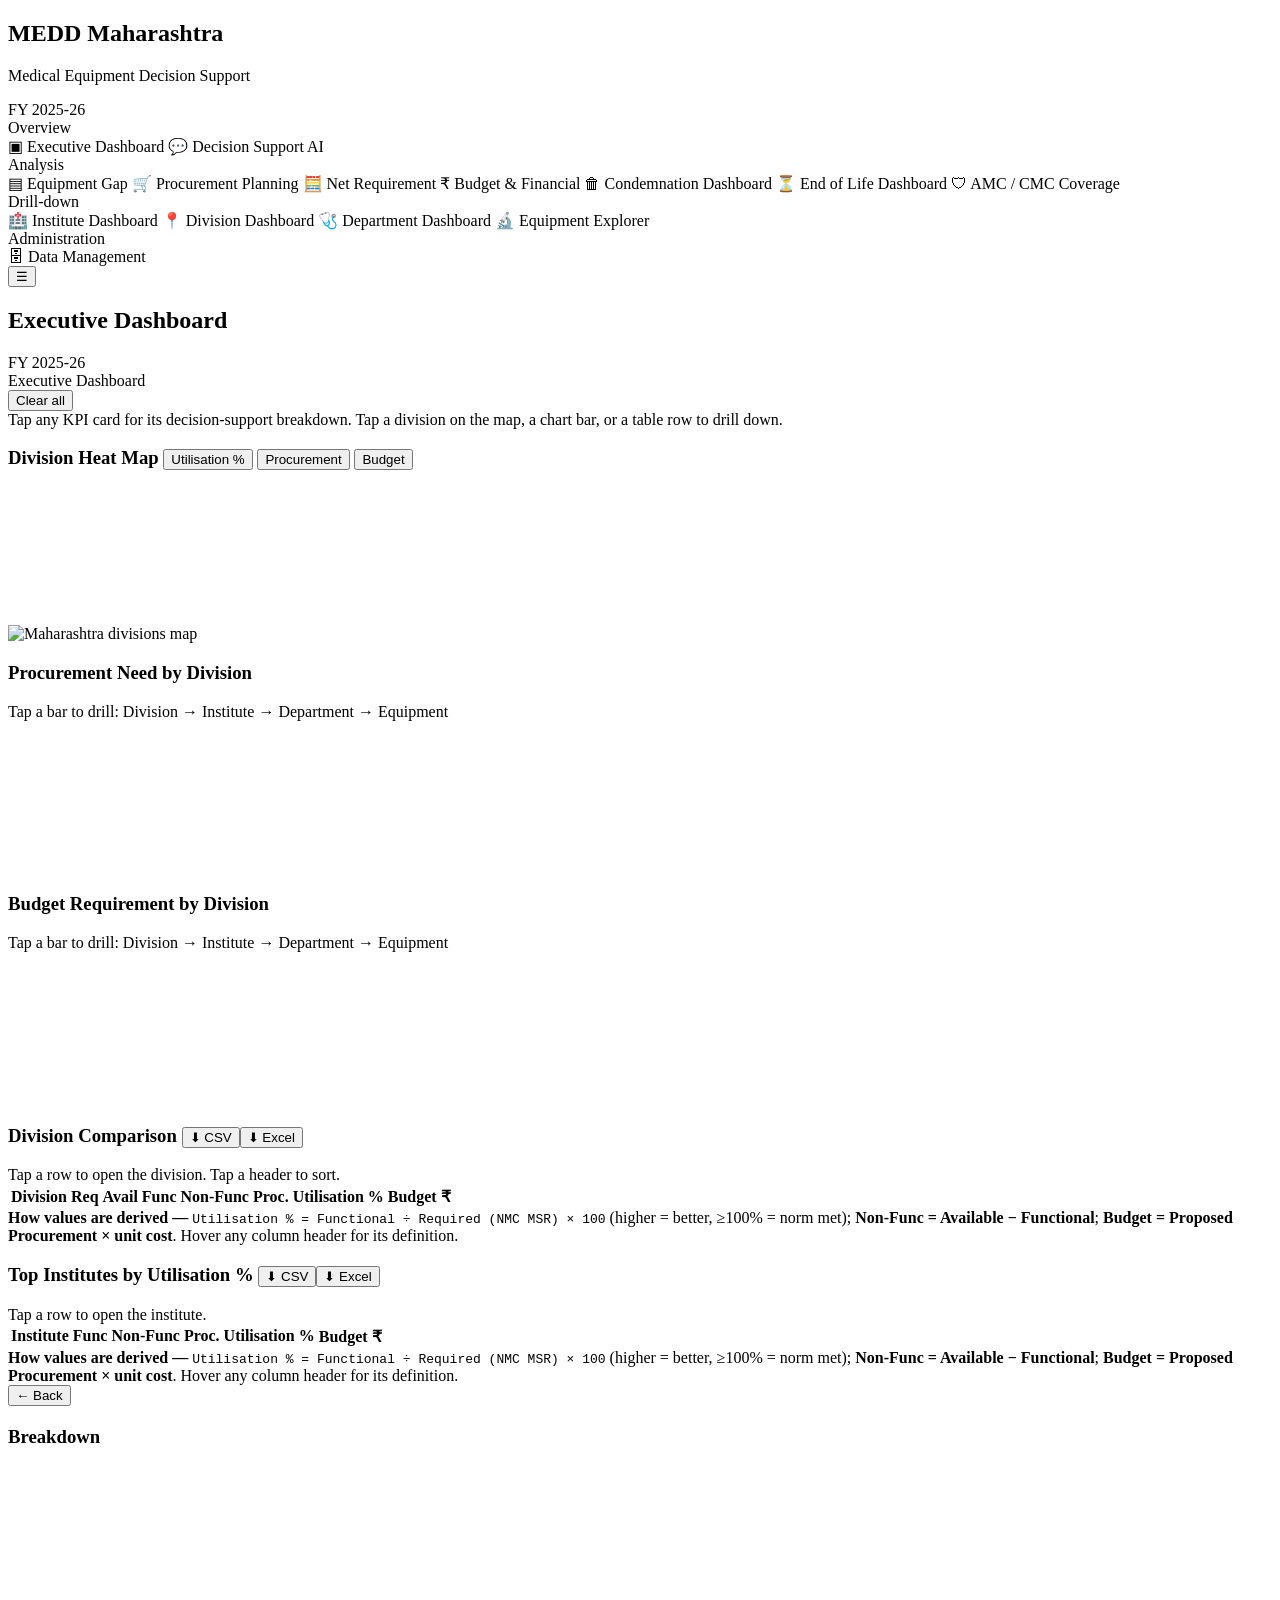
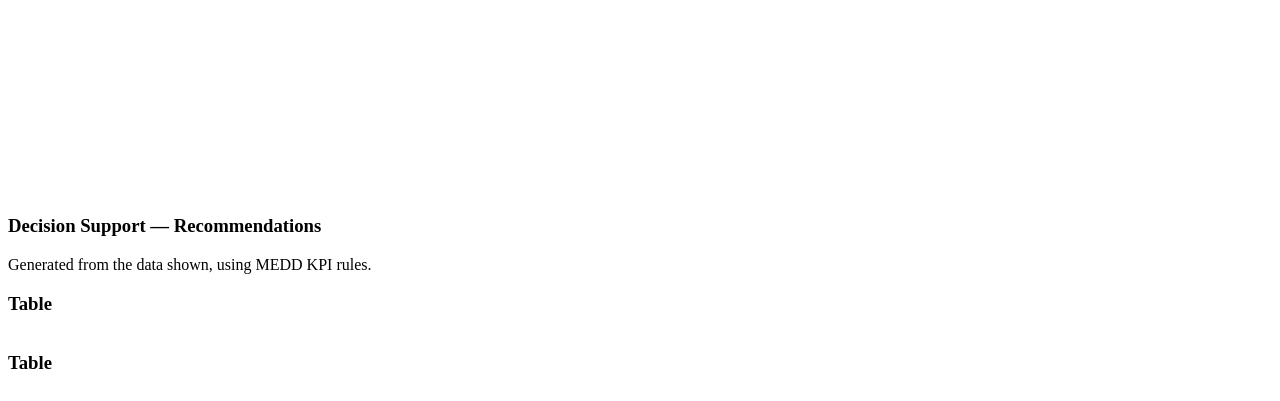
==== frontend/index.html @ b77113e0 "Initial commit" ====
<!DOCTYPE html>
<html lang="en">
<head>
<meta charset="UTF-8">
<meta name="viewport" content="width=device-width, initial-scale=1.0">
<title>MEDD Maharashtra — Medical Equipment Decision Support Dashboard</title>
<!-- MEDD 2.0: same visual framework as 1.0 — Chart.js 4.4.1 + chartjs-plugin-datalabels 2.2.0 (identical versions),
     now served locally from /static/assets/vendor so the dashboard also works on an intranet without CDN access. -->
<script src="/static/assets/vendor/chart.umd.min.js"></script>
<script src="/static/assets/vendor/chartjs-plugin-datalabels.min.js"></script>
<link rel="icon" href="data:image/svg+xml,%3Csvg xmlns=%22http://www.w3.org/2000/svg%22 viewBox=%220 0 16 16%22%3E%3Crect width=%2216%22 height=%2216%22 rx=%223%22 fill=%22%230b3d6b%22/%3E%3C/svg%3E">
<link rel="stylesheet" href="/static/css/styles.css">
<link rel="stylesheet" href="/static/css/medd2.css">
</head>
<body>
</head>
<body>
<div class="app">
<aside class="sidebar" id="sidebar">
  <div class="brand">
    <div class="tri"><span style="background:#ff9933"></span><span style="background:#fff"></span><span style="background:#138808"></span></div>
    <h1>MEDD Maharashtra</h1>
    <p>Medical Equipment Decision Support</p>
    <span class="fybadge">FY 2025-26</span>
  </div>
  <nav class="nav" id="nav">
    <div class="sec">Overview</div>
    <a data-page="executive" class="active"><span class="ico">▣</span> Executive Dashboard</a>
    <a data-page="chatbot"><span class="ico">💬</span> Decision Support AI</a>
    <div class="sec">Analysis</div>
    <a data-page="gap"><span class="ico">▤</span> Equipment Gap</a>
    <a data-page="procurement"><span class="ico">🛒</span> Procurement Planning</a>
    <a data-page="netreq"><span class="ico">🧮</span> Net Requirement</a>
    <a data-page="financial"><span class="ico">₹</span> Budget &amp; Financial</a>
    <a data-page="condemnation"><span class="ico">🗑</span> Condemnation Dashboard</a>
    <a data-page="eol"><span class="ico">⏳</span> End of Life Dashboard</a>
    <a data-page="amc"><span class="ico">🛡</span> AMC / CMC Coverage</a>
    <div class="sec">Drill-down</div>
    <a data-page="facility"><span class="ico">🏥</span> Institute Dashboard</a>
    <a data-page="district"><span class="ico">📍</span> Division Dashboard</a>
    <a data-page="department"><span class="ico">🩺</span> Department Dashboard</a>
    <a data-page="equipment"><span class="ico">🔬</span> Equipment Explorer</a>
    <!-- [2.0] new section — existing modules above are unchanged -->
    <div class="sec" data-perm="ingestion:read">Administration</div>
    <a data-page="admin" data-perm="ingestion:read"><span class="ico">🗄</span> Data Management</a>
  </nav>
</aside>

<div class="main">
<header>
  <button class="menuBtn" id="menuBtn">☰</button>
  <h2 id="pageTitle">Executive Dashboard</h2><span class="fybadge">FY 2025-26</span>
  <div class="crumb" id="crumb">Executive Dashboard</div>
  <!-- [2.0] live data status + signed-in user -->
  <div class="hdrRight"><div id="dataStatus" class="dataStatus"></div><div id="userBadge" class="userBadge"></div></div>
</header>
<div id="busyBar" class="busyBar"></div>
<div class="wrap" style="padding-bottom:0"><div id="errBanner" class="errBanner"></div></div>

<!-- shared filter bar (division + institute + equipment) -->
<div class="wrap" style="padding-bottom:0">
  <div class="filterbar" id="filterbar">
    <div class="ms" id="ms-division" data-key="division" data-label="Division"></div>
    <div class="ms" id="ms-institute" data-key="institute" data-label="Institute"></div>
    <div class="ms" id="ms-department" data-key="department" data-label="Department"></div>
    <div class="ms" id="ms-subcat" data-key="subcat" data-label="Sub-Category"></div>
    <div class="ms" id="ms-equipment" data-key="equipment" data-label="Equipment"></div>
    <div class="ms" id="ms-bedded" data-key="bedded" data-label="Bedded Capacity"></div>
    <button class="btn" id="clearBtn" style="margin-left:auto">Clear all</button>
  </div>
</div>

<!-- ========== PAGE: EXECUTIVE ========== -->
<div class="wrap page" id="page-executive">
  <p class="muted" style="margin:0 0 14px">Tap any KPI card for its decision-support breakdown. Tap a division on the map, a chart bar, or a table row to drill down.</p>
  <div class="kpis" id="kpis"></div>
  <div class="grid2">
    <div class="card">
      <h3>Division Heat Map
        <span class="seg" id="metricSeg">
          <button data-m="gap_pct" class="on">Utilisation %</button>
          <button data-m="procurement">Procurement</button>
          <button data-m="budget">Budget</button>
        </span>
      </h3>
      <div class="desc" id="mapDesc"></div>
      <div class="mapwrap" id="mapwrap">
        <img id="mapImg" alt="Maharashtra divisions map">
        <svg id="mapSvg" preserveAspectRatio="none" role="img" aria-label="Division heat map"></svg>
        <div class="tip" id="mapTip"></div>
      </div>
    </div>
    <div class="card">
      <div class="legend" id="mapLegend"></div>
      <div class="divlegend" id="divLegend"></div>
    </div>
  </div>
  <div class="grid2b">
    <div class="card"><h3>Procurement Need by Division</h3><div class="desc">Tap a bar to drill: Division → Institute → Department → Equipment</div><div class="chartbox"><canvas id="procChart"></canvas></div></div>
    <div class="card"><h3>Budget Requirement by Division</h3><div class="desc">Tap a bar to drill: Division → Institute → Department → Equipment</div><div class="chartbox"><canvas id="budChart"></canvas></div></div>
  </div>
  <div class="grid2b">
    <div class="card"><h3>Division Comparison <span class="exp"><button class="xbtn" onclick="runExport('divTable','csv')">⬇ CSV</button><button class="xbtn" onclick="runExport('divTable','xls')">⬇ Excel</button></span></h3><div class="desc">Tap a row to open the division. Tap a header to sort.</div>
      <div class="scroll"><table id="divTable"><thead><tr>
        <th data-k="name" title="Administrative division">Division</th>
        <th class="num" data-k="required" title="Quantity Required per NMC Minimum Standard Requirements (MSR)">Req</th>
        <th class="num" data-k="available" title="Quantity of Equipment Available (physically present)">Avail</th>
        <th class="num" data-k="functional" title="Quantity of Functional Equipment (working)">Func</th>
        <th class="num" data-k="non_functional" title="Non-Functional = Available − Functional">Non-Func</th>
        <th class="num" data-k="procurement" title="Quantity Proposed for New Procurement">Proc.</th>
        <th class="num" data-k="gap_pct" title="Utilisation % = Functional ÷ Required (MSR) × 100. Higher = better.">Utilisation %</th>
        <th class="num" data-k="budget" title="Budget = Proposed Procurement × unit cost">Budget ₹</th>
      </tr></thead><tbody></tbody></table></div>
      <div class="tcap"><b>How values are derived —</b> <code>Utilisation % = Functional ÷ Required (NMC MSR) × 100</code> (higher = better, ≥100% = norm met); <b>Non-Func = Available − Functional</b>; <b>Budget = Proposed Procurement × unit cost</b>. Hover any column header for its definition.</div></div>
    <div class="card"><h3>Top Institutes by Utilisation % <span class="exp"><button class="xbtn" onclick="runExport('instTable','csv')">⬇ CSV</button><button class="xbtn" onclick="runExport('instTable','xls')">⬇ Excel</button></span></h3><div class="desc">Tap a row to open the institute.</div>
      <div class="scroll"><table id="instTable"><thead><tr>
        <th data-k="name" title="Institute / medical college">Institute</th>
        <th class="num" data-k="functional" title="Quantity of Functional Equipment (working)">Func</th>
        <th class="num" data-k="non_functional" title="Non-Functional = Available − Functional">Non-Func</th>
        <th class="num" data-k="procurement" title="Quantity Proposed for New Procurement">Proc.</th>
        <th class="num" data-k="gap_pct" title="Utilisation % = Functional ÷ Required (MSR) × 100. Higher = better.">Utilisation %</th>
        <th class="num" data-k="budget" title="Budget = Proposed Procurement × unit cost">Budget ₹</th>
      </tr></thead><tbody></tbody></table></div>
      <div class="tcap"><b>How values are derived —</b> <code>Utilisation % = Functional ÷ Required (NMC MSR) × 100</code> (higher = better, ≥100% = norm met); <b>Non-Func = Available − Functional</b>; <b>Budget = Proposed Procurement × unit cost</b>. Hover any column header for its definition.</div></div>
  </div>
</div>

<!-- generic analysis pages share one container, rendered by JS -->
<div class="wrap page hide" id="page-gap"></div>
<div class="wrap page hide" id="page-procurement"></div>
<div class="wrap page hide" id="page-netreq"></div>
<div class="wrap page hide" id="page-condemnation"></div>
<div class="wrap page hide" id="page-eol"></div>
<div class="wrap page hide" id="page-chatbot"></div>
<div class="wrap page hide" id="page-financial"></div>
<div class="wrap page hide" id="page-amc"></div>
<div class="wrap page hide" id="page-facility"></div>
<div class="wrap page hide" id="page-district"></div>
<div class="wrap page hide" id="page-department"></div>
<div class="wrap page hide" id="page-equipment"></div>
<div class="wrap page hide" id="page-admin"></div>

<!-- ========== DETAIL (KPI / division / institute) ========== -->
<div class="wrap page hide" id="page-detail">
  <div class="backbar"><button class="btn" id="backBtn">← Back</button><div id="detailScope" class="muted"></div></div>
  <h2 id="detailTitle" class="secTitle"></h2>
  <p id="detailLede" class="muted" style="margin-bottom:18px"></p>
  <div class="statbar" id="detailStats"></div>
  <div class="grid2">
    <div class="card"><h3 id="detailChartTitle">Breakdown</h3><div class="desc" id="detailChartDesc"></div><div class="chartbox" style="height:330px"><canvas id="detailChart"></canvas></div></div>
    <div class="card"><h3>Decision Support — Recommendations</h3><div class="desc">Generated from the data shown, using MEDD KPI rules.</div><div id="recs"></div></div>
  </div>
  <div class="grid2b">
    <div class="card"><h3 id="detailTableTitle">Table</h3><div class="scroll tall"><table id="detailTable"></table></div><div id="detailTableCap"></div></div>
    <div class="card"><h3 id="detailTable2Title">Table</h3><div class="scroll tall"><table id="detailTable2"></table></div><div id="detailTable2Cap"></div></div>
  </div>
</div>

<footer id="foot"></footer>
</div></div>



<!-- [2.0] sign-in (JWT). No credentials are stored in frontend files. -->
<div id="loginOverlay" class="loginOverlay" style="display:none">
  <form id="loginForm" class="loginCard" autocomplete="on">
    <div class="tri"><span style="background:#ff9933"></span><span style="background:#fff"></span><span style="background:#138808"></span></div>
    <h1>MEDD Maharashtra</h1><p class="muted">Medical Equipment Decision Support · sign in</p>
    <label>Username<input id="loginUser" autocomplete="username" required></label>
    <label>Password<input id="loginPass" type="password" autocomplete="current-password" required></label>
    <button id="loginBtn" class="btn" type="submit">Sign in</button>
    <div id="loginMsg" class="loginMsg"></div>
  </form>
</div>

<script src="/static/js/config.js"></script>
<script src="/static/js/api.js"></script>
<script src="/static/js/state.js"></script>
<script src="/static/js/exports.js"></script>
<script src="/static/js/charts.js"></script>
<script src="/static/js/filters.js"></script>
<script src="/static/js/dashboard.js"></script>
<script src="/static/js/drilldown.js"></script>
<script src="/static/js/dataset-explorer.js"></script>
<script src="/static/js/chatbot.js"></script>
<script src="/static/js/realtime.js"></script>
<script src="/static/js/auth.js"></script>
<script src="/static/js/admin.js"></script>
<script src="/static/js/main.js"></script>
</body>
</html>
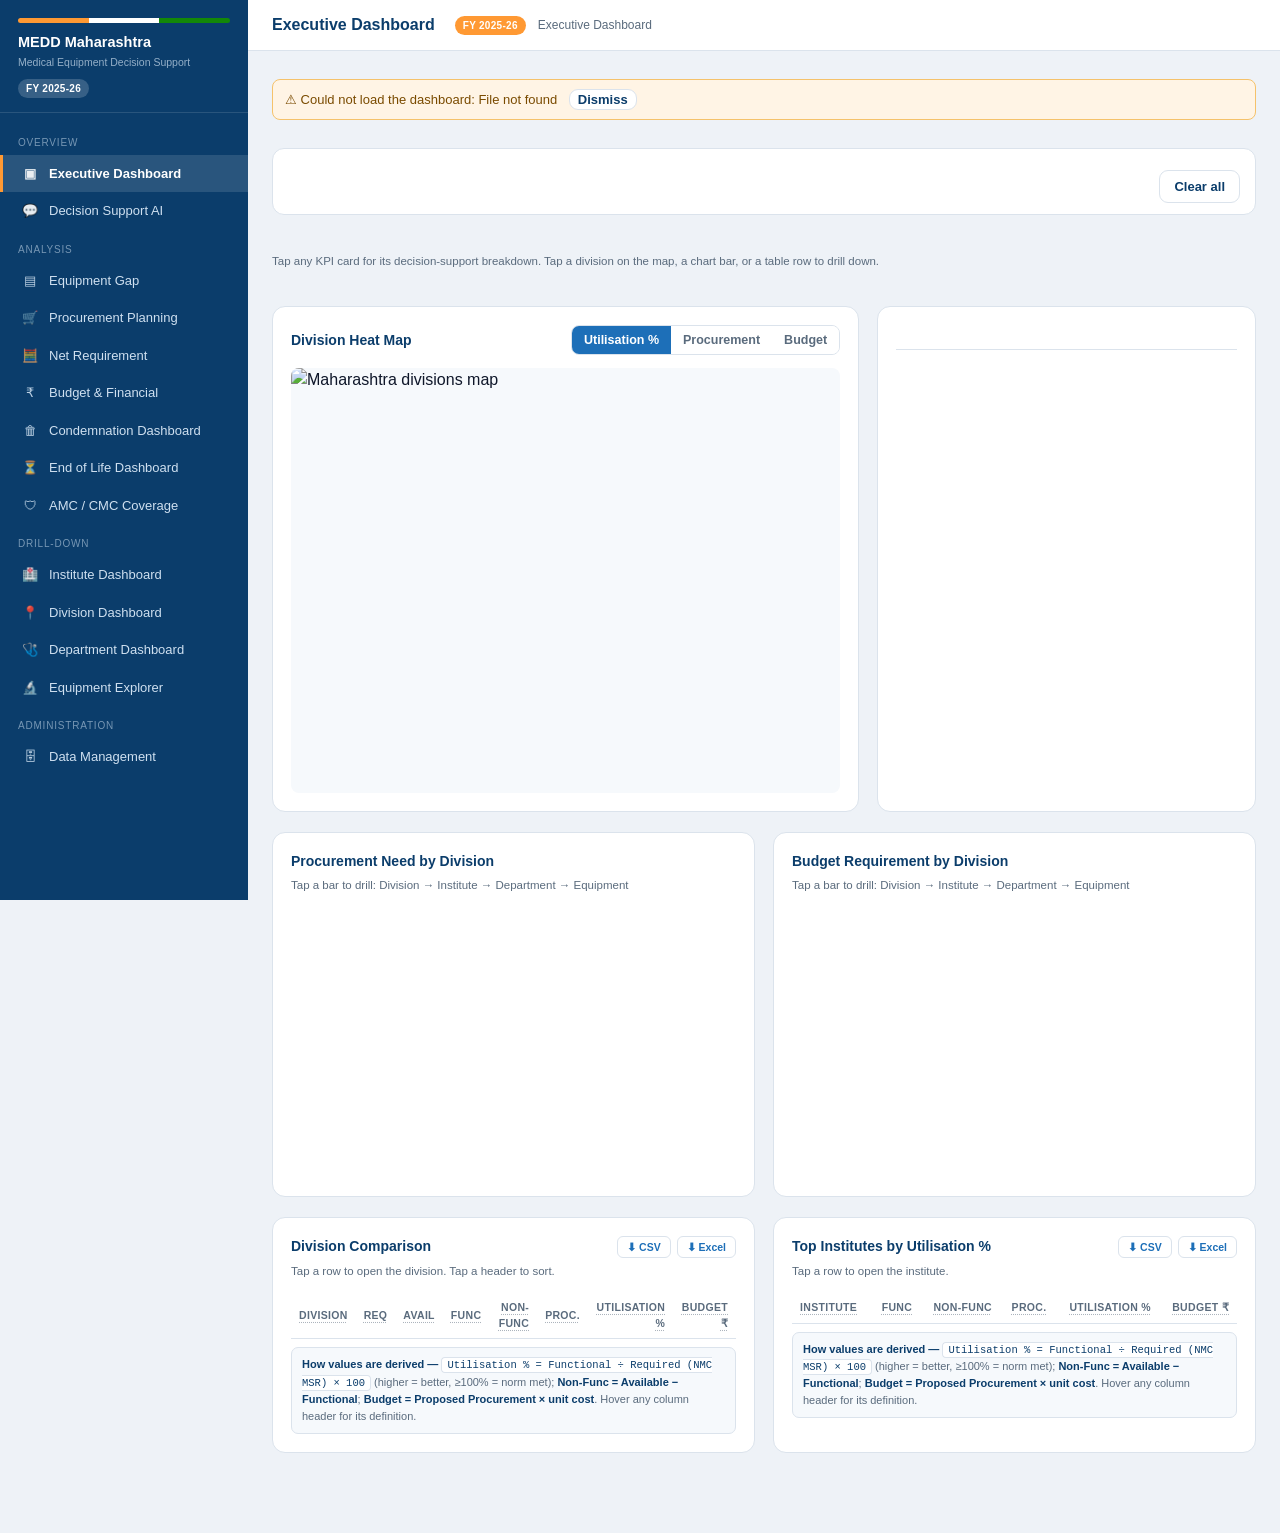
==== commit 4b0b30d4: "Fix script typo" ====
--- a/frontend/index.html
+++ b/frontend/index.html
@@ -6,11 +6,11 @@
 <title>MEDD Maharashtra — Medical Equipment Decision Support Dashboard</title>
 <!-- MEDD 2.0: same visual framework as 1.0 — Chart.js 4.4.1 + chartjs-plugin-datalabels 2.2.0 (identical versions),
      now served locally from /static/assets/vendor so the dashboard also works on an intranet without CDN access. -->
-<script src="/static/assets/vendor/chart.umd.min.js"></script>
-<script src="/static/assets/vendor/chartjs-plugin-datalabels.min.js"></script>
+<script src="./assets/vendor/chart.umd.min.js"></script>
+<script src="./assets/vendor/chartjs-plugin-datalabels.min.js"></script>
 <link rel="icon" href="data:image/svg+xml,%3Csvg xmlns=%22http://www.w3.org/2000/svg%22 viewBox=%220 0 16 16%22%3E%3Crect width=%2216%22 height=%2216%22 rx=%223%22 fill=%22%230b3d6b%22/%3E%3C/svg%3E">
-<link rel="stylesheet" href="/static/css/styles.css">
-<link rel="stylesheet" href="/static/css/medd2.css">
+<link rel="stylesheet" href="./css/styles.css">
+<link rel="stylesheet" href="./css/medd2.css">
 </head>
 <body>
 </head>
@@ -173,19 +173,19 @@
   </form>
 </div>
 
-<script src="/static/js/config.js"></script>
-<script src="/static/js/api.js"></script>
-<script src="/static/js/state.js"></script>
-<script src="/static/js/exports.js"></script>
-<script src="/static/js/charts.js"></script>
-<script src="/static/js/filters.js"></script>
-<script src="/static/js/dashboard.js"></script>
-<script src="/static/js/drilldown.js"></script>
-<script src="/static/js/dataset-explorer.js"></script>
-<script src="/static/js/chatbot.js"></script>
-<script src="/static/js/realtime.js"></script>
-<script src="/static/js/auth.js"></script>
-<script src="/static/js/admin.js"></script>
-<script src="/static/js/main.js"></script>
+<script src="./js/config.js"></script>
+<script src="./js/api.js"></script>
+<script src="./js/state.js"></script>
+<script src="./js/exports.js"></script>
+<script src="./js/charts.js"></script>
+<script src="./js/filters.js"></script>
+<script src="./js/dashboard.js"></script>
+<script src="./js/drilldown.js"></script>
+<script src="./js/dataset-explorer.js"></script>
+<script src="./js/chatbot.js"></script>
+<script src="./js/realtime.js"></script>
+<script src="./js/auth.js"></script>
+<script src="./js/admin.js"></script>
+<script src="./js/main.js"></script>
 </body>
 </html>
--- a/frontend/css/styles.css
+++ b/frontend/css/styles.css
@@ -0,0 +1,163 @@
+  :root{
+    --primary:#0b3d6b;--primary2:#12508a;--secondary:#1d6fb8;--accent:#0ea5e9;
+    /* Government performance palette (NITI-Aayog style) */
+    --g1:#1a9850; /* best  */ --g2:#91cf60; --g3:#fee08b; --g4:#fc8d59; --g5:#d73027; /* worst */
+    --saffron:#ff9933;--ind-green:#138808;
+    --bg:#eef2f7;--card:#fff;--bd:#dbe3ec;--tx:#0f172a;--mut:#5a6b7d;--soft:#f6f9fc;
+    --sidebar:#0b3d6b;--sidebar-tx:#cfe0f0;
+  }
+  *{box-sizing:border-box;margin:0;padding:0}
+  body{font-family:-apple-system,BlinkMacSystemFont,"Segoe UI",Roboto,sans-serif;background:var(--bg);color:var(--tx);line-height:1.5}
+  /* layout: sidebar + main */
+  .app{display:flex;min-height:100vh}
+  .sidebar{width:248px;flex-shrink:0;background:var(--sidebar);color:var(--sidebar-tx);position:sticky;top:0;height:100vh;overflow-y:auto;padding:0}
+  .sidebar .brand{padding:18px 18px 14px;border-bottom:1px solid rgba(255,255,255,.12)}
+  .sidebar .brand .tri{display:flex;height:5px;border-radius:3px;overflow:hidden;margin-bottom:10px}
+  .sidebar .brand .tri span{flex:1}
+  .sidebar .brand h1{font-size:14.5px;color:#fff;font-weight:600;line-height:1.3}
+  .sidebar .brand p{font-size:10.5px;opacity:.7;margin-top:3px}
+  .nav{padding:10px 0}
+  .nav .sec{font-size:10px;text-transform:uppercase;letter-spacing:.08em;opacity:.55;padding:12px 18px 5px}
+  .nav a{display:flex;align-items:center;gap:10px;padding:9px 18px;font-size:13px;color:var(--sidebar-tx);cursor:pointer;border-left:3px solid transparent}
+  .nav a:hover{background:rgba(255,255,255,.07)}
+  .nav a.active{background:rgba(255,255,255,.12);border-left-color:var(--saffron);color:#fff;font-weight:600}
+  .nav a .ico{width:18px;text-align:center;opacity:.9}
+  .main{flex:1;min-width:0}
+  @media(max-width:860px){.sidebar{position:fixed;left:-248px;z-index:50;transition:left .2s}.sidebar.open{left:0}.app{display:block}.menuBtn{display:inline-flex!important}}
+  header{background:#fff;border-bottom:1px solid var(--bd);padding:13px 24px;display:flex;align-items:center;justify-content:space-between;gap:12px;flex-wrap:wrap;position:sticky;top:0;z-index:20}
+  header h2{font-size:16px;font-weight:600;color:var(--primary)}
+  .crumb{font-size:12px;color:var(--mut);display:flex;align-items:center;gap:8px}
+  .crumb a{cursor:pointer;text-decoration:underline}
+  .menuBtn{display:none;background:none;border:1px solid var(--bd);border-radius:8px;padding:6px 10px;cursor:pointer;font-size:16px}
+  .wrap{max-width:1340px;margin:0 auto;padding:20px 24px}
+  .backbar{display:flex;align-items:center;gap:14px;margin-bottom:16px}
+  .btn{display:inline-flex;align-items:center;gap:6px;padding:8px 14px;border:1px solid var(--bd);background:#fff;border-radius:9px;font-size:13px;font-weight:600;color:var(--primary);cursor:pointer}
+  .btn:hover{background:var(--soft)}
+  .filterbar{display:flex;align-items:center;gap:10px;flex-wrap:wrap;background:var(--card);border:1px solid var(--bd);border-radius:12px;padding:11px 15px;margin-bottom:18px}
+  .filterbar label{font-size:11.5px;color:var(--mut);font-weight:600}
+  select{padding:7px 10px;border:1px solid var(--bd);border-radius:8px;font-size:12.5px;background:#fff;color:var(--tx);max-width:230px}
+  .seg{display:inline-flex;border:1px solid var(--bd);border-radius:8px;overflow:hidden}
+  .seg button{border:none;background:#fff;padding:7px 12px;font-size:12.5px;font-weight:600;color:var(--mut);cursor:pointer}
+  .seg button.on{background:var(--secondary);color:#fff}
+  .kpis{display:grid;grid-template-columns:repeat(auto-fill,minmax(184px,1fr));gap:13px;margin-bottom:22px}
+  .kpi{background:var(--card);border:1px solid var(--bd);border-radius:13px;padding:15px 16px;cursor:pointer;position:relative;transition:transform .12s,box-shadow .12s,border-color .12s;border-top:3px solid var(--secondary)}
+  .kpi:hover{transform:translateY(-3px);box-shadow:0 10px 24px -12px rgba(11,61,107,.4);border-color:#bcd0e6}
+  .kpi:after{content:"View insights →";position:absolute;right:14px;bottom:10px;font-size:10px;color:var(--secondary);opacity:0;transition:opacity .12s;font-weight:600}
+  .kpi:hover:after{opacity:1}
+  .kpi .lbl{font-size:11px;color:var(--mut);text-transform:uppercase;letter-spacing:.03em;font-weight:600}
+  .kpi .val{font-size:24px;font-weight:700;margin-top:6px;color:var(--primary)}
+  .kpi .note{font-size:11px;color:var(--mut);margin-top:3px;min-height:14px}
+  .grid2{display:grid;grid-template-columns:1.55fr 1fr;gap:18px;margin-bottom:20px}
+  .grid2b{display:grid;grid-template-columns:1fr 1fr;gap:18px;margin-bottom:20px}
+  @media(max-width:920px){.grid2,.grid2b{grid-template-columns:1fr}}
+  .card{background:var(--card);border:1px solid var(--bd);border-radius:13px;padding:18px}
+  .card h3{font-size:14px;font-weight:600;color:var(--primary);margin-bottom:5px;display:flex;align-items:center;justify-content:space-between;gap:10px}
+  .card .desc{font-size:11.5px;color:var(--mut);margin-bottom:13px}
+  .mapwrap{position:relative;width:100%;aspect-ratio:771/597;background:#f6f9fc;border-radius:8px}
+  .mapwrap img{width:100%;display:block;user-select:none;border-radius:8px}
+  .mapwrap svg{position:absolute;inset:0;width:100%;height:100%;border-radius:8px}
+  .mapwrap path{transition:fill-opacity .15s}
+  .legend{display:flex;gap:6px;align-items:stretch;font-size:11px;color:var(--mut);margin-top:12px;flex-wrap:wrap}
+  .legend .item{display:flex;align-items:center;gap:5px;padding:3px 8px;border:1px solid var(--bd);border-radius:6px}
+  .legend .sw{display:inline-block;width:13px;height:13px;border-radius:3px}
+  table{width:100%;border-collapse:collapse;font-size:12.5px}
+  th,td{text-align:left;padding:7px 8px;border-bottom:1px solid var(--bd)}
+  th{color:var(--mut);font-weight:600;font-size:10.5px;text-transform:uppercase;letter-spacing:.03em;position:sticky;top:0;background:#fff;cursor:pointer;user-select:none}
+  th:hover{color:var(--secondary)}
+  td.num,th.num{text-align:right;font-variant-numeric:tabular-nums}
+  tr.clk{cursor:pointer}
+  tr.clk:hover td{background:var(--soft)}
+  .pill{font-size:10px;padding:2px 8px;border-radius:20px;font-weight:600;white-space:nowrap}
+  .pill.crit{background:#fde2e0;color:#b0231b}.pill.high{background:#fde9d8;color:#c25214}
+  .pill.med{background:#fdf3cf;color:#8a6d0b}.pill.low{background:#dff0db;color:#1f7a34}
+  .hotspot{display:flex;justify-content:space-between;gap:8px;width:100%;text-align:left;background:var(--soft);border:1px solid var(--bd);border-radius:9px;padding:10px 12px;margin-bottom:8px;font-size:13px;cursor:pointer}
+  .hotspot:hover{border-color:#bcd0e6;background:#fff}
+  .chartbox{position:relative;height:270px}
+  .scroll{max-height:330px;overflow:auto}
+  .scroll.tall{max-height:460px}
+  footer{text-align:center;font-size:11px;color:var(--mut);padding:20px}
+  .hide{display:none!important}
+  .rec{display:flex;gap:11px;padding:12px 13px;border:1px solid var(--bd);border-left-width:4px;border-radius:9px;margin-bottom:10px;background:#fff}
+  .rec .ic{font-size:17px;line-height:1.2}
+  .rec h4{font-size:13px;margin-bottom:3px}.rec p{font-size:12px;color:var(--mut)}
+  .rec.r-crit{border-left-color:var(--g5)}.rec.r-warn{border-left-color:var(--g4)}
+  .rec.r-info{border-left-color:var(--secondary)}.rec.r-ok{border-left-color:var(--g1)}
+  .statbar{display:grid;grid-template-columns:repeat(auto-fill,minmax(150px,1fr));gap:12px;margin-bottom:20px}
+  .stat{background:var(--card);border:1px solid var(--bd);border-radius:11px;padding:13px 15px}
+  .stat .l{font-size:10.5px;color:var(--mut);text-transform:uppercase;letter-spacing:.03em;font-weight:600}
+  .stat .v{font-size:20px;font-weight:700;color:var(--primary);margin-top:4px}
+  .tip{position:absolute;background:var(--primary);color:#fff;font-size:11px;padding:5px 9px;border-radius:6px;pointer-events:none;white-space:nowrap;transform:translate(-50%,-150%);display:none;z-index:8;line-height:1.4}
+
+  .exp{display:inline-flex;gap:6px;margin-left:auto}
+  .xbtn{font-size:10.5px;font-weight:600;padding:4px 9px;border:1px solid var(--bd);background:#fff;color:var(--secondary);border-radius:6px;cursor:pointer}
+  .xbtn:hover{background:var(--soft);border-color:#bcd0e6}
+  .card h3 .exp .xbtn{font-weight:600}
+  .divlegend{margin-top:12px;border-top:1px solid var(--bd);padding-top:10px}
+  .divlegend .ttl{font-size:10.5px;text-transform:uppercase;letter-spacing:.05em;color:var(--mut);font-weight:600;margin-bottom:7px}
+  .divlegend .row{display:flex;align-items:center;gap:8px;padding:4px 6px;border-radius:6px;cursor:pointer;font-size:12px}
+  .divlegend .row:hover{background:var(--soft)}
+  .divlegend .row .sw{width:14px;height:14px;border-radius:3px;flex-shrink:0;border:1px solid rgba(0,0,0,.1)}
+  .divlegend .row .nm{flex:1;font-weight:500}
+  .divlegend .row .vv{color:var(--mut);font-variant-numeric:tabular-nums}
+
+  .tcap{font-size:11px;color:var(--mut);margin-top:8px;padding:8px 10px;background:var(--soft);border:1px solid var(--bd);border-radius:7px;line-height:1.55}
+  .tcap b{color:var(--primary)}
+  .tcap code{background:#fff;border:1px solid var(--bd);border-radius:4px;padding:1px 5px;font-size:10.5px;color:#0b3d6b}
+  th[title]{text-decoration:underline dotted rgba(90,107,125,.5);text-underline-offset:3px}
+  .deftog{font-size:10.5px;color:var(--secondary);cursor:pointer;font-weight:600;margin-left:8px;text-decoration:underline}
+
+  .dlpop{position:fixed;right:20px;bottom:20px;background:#fff;border:1px solid var(--bd);border-radius:12px;box-shadow:0 12px 32px -8px rgba(11,61,107,.35);padding:14px 16px;z-index:60;max-width:280px;display:none}
+  .dlpop.show{display:block}
+  .dlpop h4{font-size:13px;color:var(--primary);margin-bottom:4px}
+  .dlpop p{font-size:11.5px;color:var(--mut);margin-bottom:10px}
+  .dlpop .btns{display:flex;gap:8px;flex-wrap:wrap}
+  .dlpop .x{position:absolute;top:8px;right:10px;cursor:pointer;color:var(--mut);font-size:15px;border:none;background:none}
+
+  .fybadge{display:inline-block;background:var(--saffron);color:#fff;font-size:10px;font-weight:700;padding:2px 8px;border-radius:20px;letter-spacing:.03em;vertical-align:middle;margin-left:8px}
+  .sidebar .brand .fybadge{margin-left:0;margin-top:8px;background:rgba(255,255,255,.18)}
+
+  /* multi-select searchable slicer */
+  .ms{position:relative;min-width:150px}
+  .ms-btn{width:100%;text-align:left;padding:7px 26px 7px 10px;border:1px solid var(--bd);border-radius:8px;font-size:12.5px;background:#fff;color:var(--tx);cursor:pointer;white-space:nowrap;overflow:hidden;text-overflow:ellipsis;position:relative}
+  .ms-btn:after{content:"▾";position:absolute;right:9px;top:50%;transform:translateY(-50%);color:var(--mut);font-size:10px}
+  .ms-btn .msl{color:var(--mut);font-weight:600;font-size:10px;text-transform:uppercase;letter-spacing:.03em;display:block}
+  .ms-btn .msv{font-size:12.5px}
+  .ms-pop{position:absolute;z-index:40;top:calc(100% + 4px);left:0;min-width:230px;max-width:320px;background:#fff;border:1px solid var(--bd);border-radius:10px;box-shadow:0 10px 28px -10px rgba(11,61,107,.35);padding:8px;display:none}
+  .ms-pop.show{display:block}
+  .ms-search{width:100%;padding:6px 9px;border:1px solid var(--bd);border-radius:7px;font-size:12.5px;margin-bottom:6px}
+  .ms-list{max-height:230px;overflow:auto}
+  .ms-opt{display:flex;align-items:center;gap:8px;padding:5px 7px;font-size:12.5px;border-radius:6px;cursor:pointer}
+  .ms-opt:hover{background:var(--soft)}
+  .ms-opt input{margin:0}
+  .ms-actions{display:flex;gap:8px;border-top:1px solid var(--bd);margin-top:6px;padding-top:6px}
+  .ms-actions button{font-size:11px;color:var(--secondary);background:none;border:none;cursor:pointer;font-weight:600}
+  .ms-count{background:var(--secondary);color:#fff;font-size:10px;border-radius:20px;padding:0 6px;margin-left:4px}
+  /* chatbot */
+  .cbwrap{display:flex;flex-direction:column;height:calc(100vh - 200px);min-height:440px;background:#fff;border:1px solid var(--bd);border-radius:13px;overflow:hidden}
+  .cbmsgs{flex:1;overflow:auto;padding:18px;display:flex;flex-direction:column;gap:12px}
+  .cbmsg{max-width:88%;padding:11px 14px;border-radius:12px;font-size:13px;line-height:1.5}
+  .cbmsg.u{align-self:flex-end;background:var(--secondary);color:#fff;border-bottom-right-radius:3px}
+  .cbmsg.a{align-self:flex-start;background:var(--soft);border:1px solid var(--bd);border-bottom-left-radius:3px}
+  .cbmsg table{margin-top:8px;font-size:11.5px}
+  .cbmsg .rec{margin-top:8px}
+  .cbinput{display:flex;gap:8px;padding:12px;border-top:1px solid var(--bd);background:var(--soft)}
+  .cbinput input{flex:1;padding:10px 12px;border:1px solid var(--bd);border-radius:9px;font-size:13px}
+  .cbinput button{padding:10px 18px;background:var(--secondary);color:#fff;border:none;border-radius:9px;font-weight:600;cursor:pointer}
+  .cbchips{display:flex;gap:7px;flex-wrap:wrap;margin-bottom:12px}
+  .cbchip{font-size:11.5px;padding:6px 11px;border:1px solid var(--bd);border-radius:20px;background:#fff;cursor:pointer;color:var(--primary)}
+  .cbchip:hover{background:var(--soft);border-color:#bcd0e6}
+  .th-sort:after{content:"⇅";opacity:.4;margin-left:3px;font-size:9px}
+  .th-sort.asc:after{content:"↑";opacity:1}
+  .th-sort.desc:after{content:"↓";opacity:1}
+
+  .drillcell{cursor:pointer;position:relative}
+  .drillcell:hover{background:#eaf3fb;outline:1px solid #bcd0e6}
+
+  #cmTable tbody tr.cmrow{cursor:default}
+  #cmTable tbody tr.cmsel{background:#fff3cd;outline:2px solid var(--saffron)}
+  #cmTable td.drillcell{cursor:pointer;color:var(--secondary);font-weight:600}
+  #cmTable td.drillcell:hover{background:#eaf3fb;text-decoration:underline}
+  .cbdrill tr.cbsel{background:#fff3cd}
+  #detailTable tbody tr.dtsel,#detailTable2 tbody tr.dtsel{background:#fff3cd;outline:2px solid var(--saffron)}
+  .muted{font-size:11.5px;color:var(--mut)}
+  .secTitle{font-size:17px;color:var(--primary);font-weight:600;margin:4px 0 14px}
--- a/frontend/css/medd2.css
+++ b/frontend/css/medd2.css
@@ -0,0 +1,22 @@
+/* MEDD Maharashtra 2.0 — additions only. The 1.0 stylesheet (styles.css) is unchanged. */
+.hdrRight{margin-left:auto;display:flex;gap:14px;align-items:center;font-size:12px;flex-wrap:wrap}
+.dataStatus{color:var(--mut)} .dataStatus b{color:var(--primary)}
+.userBadge a{color:var(--secondary);text-decoration:underline}
+.busyBar{display:none;position:fixed;top:0;left:0;right:0;height:3px;z-index:999;
+  background:linear-gradient(90deg,var(--accent),var(--primary),var(--accent));background-size:200% 100%;animation:busy 1.1s linear infinite}
+@keyframes busy{from{background-position:0 0}to{background-position:200% 0}}
+.errBanner{display:none;background:#fff4e5;border:1px solid #f5c26b;color:#7a4b00;border-radius:8px;padding:9px 12px;margin:8px 0;font-size:13px}
+.toast{position:fixed;right:18px;bottom:18px;max-width:420px;background:#0b3d6b;color:#fff;padding:12px 14px;border-radius:10px;
+  box-shadow:0 8px 24px rgba(0,0,0,.18);font-size:13px;opacity:0;transform:translateY(10px);transition:.3s;z-index:1000}
+.toast.show{opacity:1;transform:none} .toast.warn{background:#9a3412} .toast.ok{background:#14532d}
+.loginOverlay{position:fixed;inset:0;background:linear-gradient(135deg,#0b3d6b,#12508a);display:flex;align-items:center;justify-content:center;z-index:2000}
+.loginCard{background:#fff;border-radius:14px;padding:28px 30px;width:340px;box-shadow:0 20px 50px rgba(0,0,0,.3);display:flex;flex-direction:column;gap:12px}
+.loginCard h1{margin:6px 0 0;color:var(--primary);font-size:20px}
+.loginCard .tri{display:flex;height:5px;border-radius:3px;overflow:hidden} .loginCard .tri span{flex:1}
+.loginCard label{display:flex;flex-direction:column;font-size:12px;color:var(--mut);gap:4px}
+.loginCard input{padding:9px 11px;border:1px solid var(--bd);border-radius:8px;font-size:14px}
+.loginCard button{background:var(--primary);color:#fff;padding:10px;font-size:14px}
+.loginMsg{color:#b91c1c;font-size:12.5px;min-height:16px}
+.cbmeth{margin-top:8px;font-size:12px} .cbmeth summary{cursor:pointer;color:var(--secondary)} .cbmeth ul{margin:6px 0 4px 18px;padding:0}
+details.cbmeth .muted{font-size:11px}
+#recSeg button{font-size:11px}
